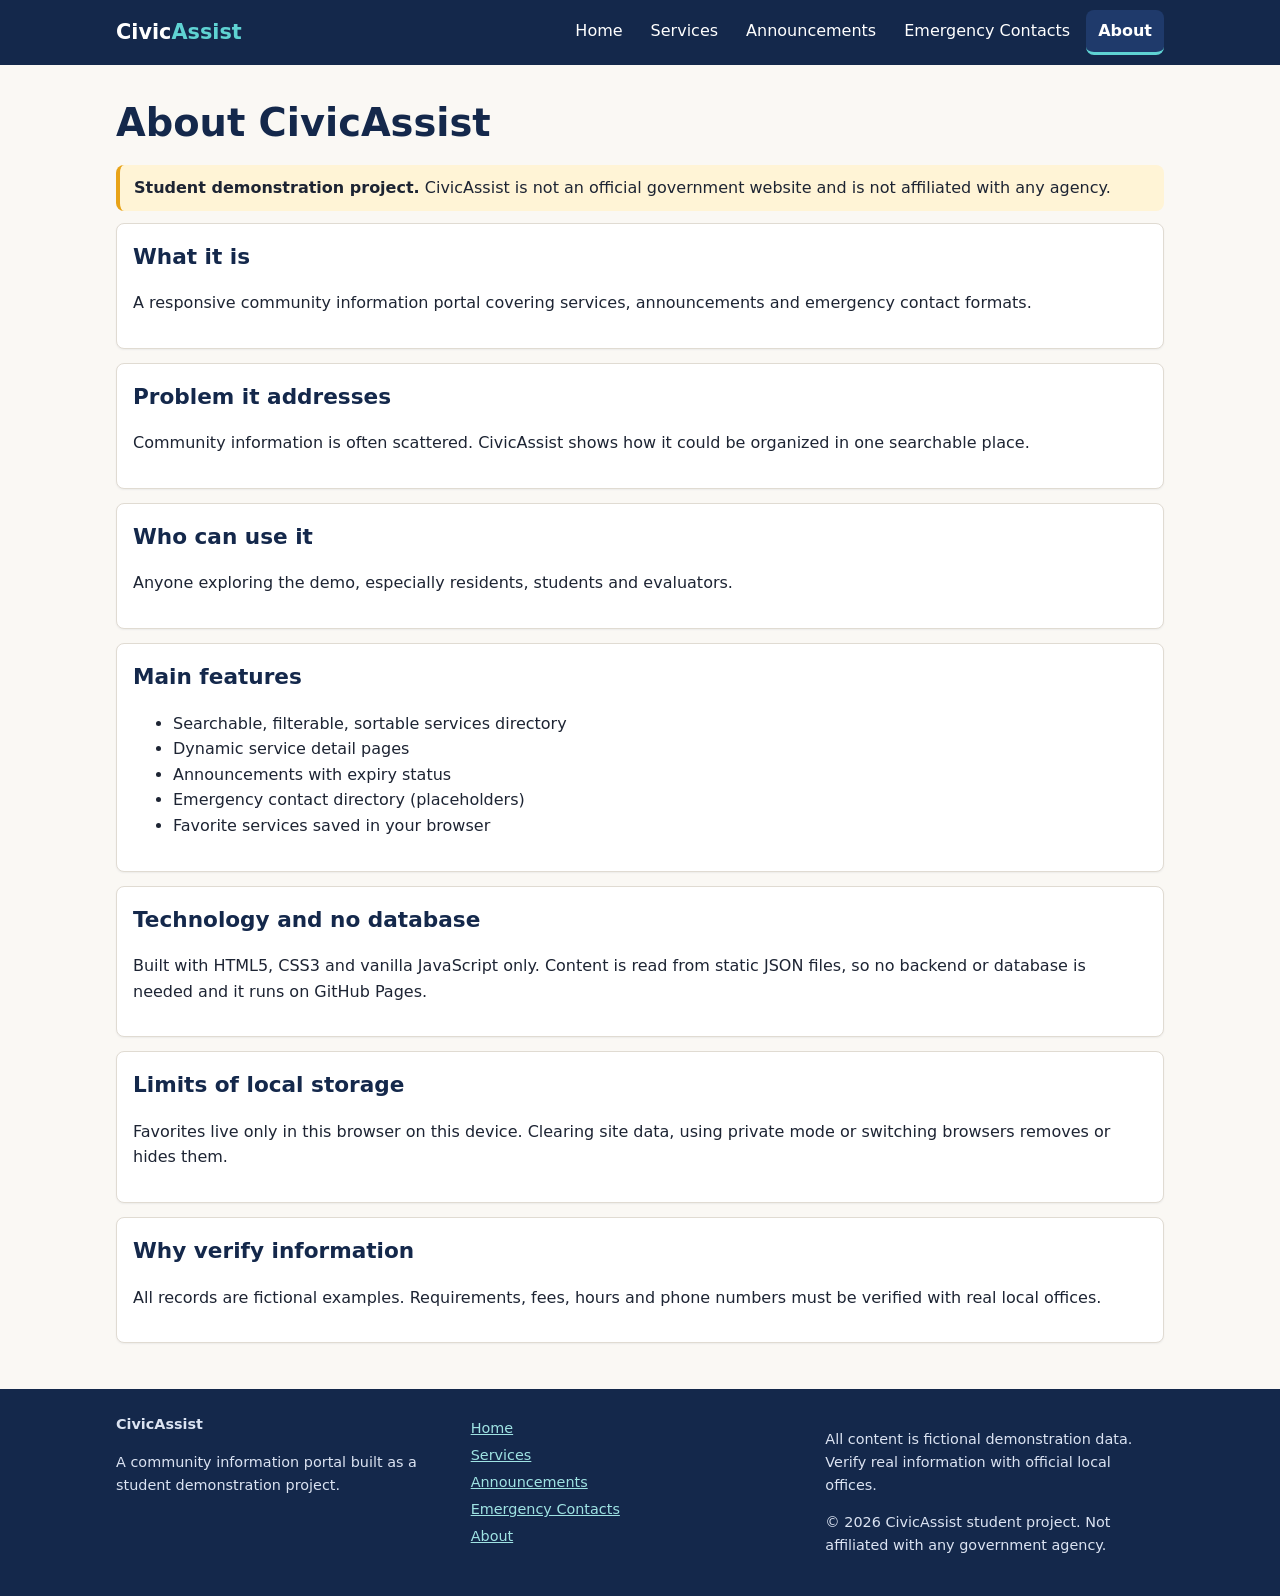
==== about.html @ 58a9958f "Upload CivicAssist project files" ====
<!DOCTYPE html><html lang="en"><head><meta charset="utf-8"><meta name="viewport" content="width=device-width,initial-scale=1"><title>About | CivicAssist</title><meta name="description" content="CivicAssist is a student demonstration community information portal."><link rel="icon" href="assets/images/placeholder.svg" type="image/svg+xml"><link rel="stylesheet" href="assets/css/style.css"></head><body data-page="about"><a class="skip" href="#main">Skip to content</a><header class="site" id="site-header"></header><main id="main" class="wrap"><h1>About CivicAssist</h1><p class="notice"><strong>Student demonstration project.</strong> CivicAssist is not an official government website and is not affiliated with any agency.</p><section class="panel"><h2>What it is</h2><p>A responsive community information portal covering services, announcements and emergency contact formats.</p></section><section class="panel"><h2>Problem it addresses</h2><p>Community information is often scattered. CivicAssist shows how it could be organized in one searchable place.</p></section><section class="panel"><h2>Who can use it</h2><p>Anyone exploring the demo, especially residents, students and evaluators.</p></section><section class="panel"><h2>Main features</h2><ul><li>Searchable, filterable, sortable services directory</li><li>Dynamic service detail pages</li><li>Announcements with expiry status</li><li>Emergency contact directory (placeholders)</li><li>Favorite services saved in your browser</li></ul></section><section class="panel"><h2>Technology and no database</h2><p>Built with HTML5, CSS3 and vanilla JavaScript only. Content is read from static JSON files, so no backend or database is needed and it runs on GitHub Pages.</p></section><section class="panel"><h2>Limits of local storage</h2><p>Favorites live only in this browser on this device. Clearing site data, using private mode or switching browsers removes or hides them.</p></section><section class="panel"><h2>Why verify information</h2><p>All records are fictional examples. Requirements, fees, hours and phone numbers must be verified with real local offices.</p></section><noscript><p class="state error">JavaScript is required to load this page's content.</p></noscript></main><footer class="site" id="site-footer"></footer><script src="assets/js/storage.js" defer></script><script src="assets/js/app.js" defer></script></body></html>
---- assets/css/style.css ----
:root{--navy:#14284b;--teal:#0e7a7a;--teal-d:#0a5c5c;--bg:#faf8f4;--card:#fff;--line:#e0dbd2;--text:#1d2433;--muted:#59627a;--warn:#fff4d6;--err:#fde8e8;--r:8px}
*{box-sizing:border-box}
html{-webkit-text-size-adjust:100%}
body{margin:0;font:16px/1.6 system-ui,-apple-system,"Segoe UI",Roboto,sans-serif;color:var(--text);background:var(--bg)}
.wrap{max-width:1080px;margin:0 auto;padding:0 16px}
main.wrap{padding-top:16px;padding-bottom:32px;min-height:60vh}
h1{font-size:clamp(1.6rem,6vw,2.4rem);line-height:1.2;color:var(--navy);margin:.5em 0}
h2{font-size:1.35rem;color:var(--navy);margin:1.5em 0 .6em}
h3{font-size:1.1rem;margin:0;color:var(--navy)}
a{color:var(--teal-d)}
.sr{position:absolute;width:1px;height:1px;overflow:hidden;clip:rect(0 0 0 0)}
.skip{position:absolute;left:-999px;background:#fff;padding:8px}.skip:focus{left:8px;top:8px;z-index:99}
:focus-visible{outline:3px solid #e8a317;outline-offset:2px}
header.site{background:var(--navy);color:#fff;position:sticky;top:0;z-index:20}
.bar{display:flex;align-items:center;justify-content:space-between;flex-wrap:wrap;gap:8px;padding-top:10px;padding-bottom:10px}
.brand{color:#fff;font-weight:700;font-size:1.3rem;text-decoration:none}.brand span{color:#5fd3d3}
.menu-btn{background:transparent;color:#fff;border:1px solid #6d7fa3;border-radius:var(--r);padding:8px 14px;min-height:44px;font:inherit;cursor:pointer}
nav#nav{display:none;width:100%}nav#nav.open{display:block}
.nav-list{list-style:none;margin:0;padding:0}
.nav-list a{display:block;color:#fff;text-decoration:none;padding:12px 8px;border-bottom:1px solid #2c4170}
.nav-list a:hover{background:#1f3a6b}
.nav-list a[aria-current=page]{font-weight:700;border-bottom:3px solid #5fd3d3}
@media(min-width:800px){.menu-btn{display:none}nav#nav{display:block;width:auto}.nav-list{display:flex;gap:4px}.nav-list a{border:0;border-radius:var(--r);padding:8px 12px}.nav-list a[aria-current=page]{background:#1f3a6b}}
.hero{background:var(--navy);color:#fff;padding:28px 18px;border-radius:var(--r);margin-bottom:16px}
.hero h1{color:#fff}.hero p{max-width:60ch}
.searchbar{display:flex;gap:8px;margin:16px 0}
.searchbar input{flex:1;min-width:0}
input,select{font:inherit;min-height:44px;padding:8px 12px;border:1px solid #9aa3b5;border-radius:var(--r);background:#fff;color:var(--text);width:100%}
.searchbar input{width:auto}
label{display:block;font-weight:600;font-size:.9rem;margin-bottom:4px}
.btn{display:inline-flex;align-items:center;justify-content:center;min-height:44px;padding:8px 18px;border:2px solid var(--teal);background:var(--teal);color:#fff;border-radius:var(--r);font:inherit;font-weight:600;text-decoration:none;cursor:pointer;transition:background .15s}
.btn:hover{background:var(--teal-d);border-color:var(--teal-d)}.btn:active{transform:translateY(1px)}
.btn.alt{background:#fff;color:var(--teal-d)}.btn.alt:hover{background:#e8f4f4}
.btn.sm{min-height:40px;padding:4px 12px}
.btn:disabled{opacity:.5;cursor:not-allowed}
.hero .btn.alt{border-color:#fff}
.actions{display:flex;flex-wrap:wrap;gap:8px;margin-top:12px}
.grid{display:grid;grid-template-columns:repeat(auto-fill,minmax(250px,1fr));gap:14px}
.card,.panel{background:var(--card);border:1px solid var(--line);border-radius:var(--r);padding:16px;box-shadow:0 1px 2px rgba(20,40,75,.06)}
.card{display:flex;flex-direction:column;gap:8px}.card p{margin:0}.card .actions{margin-top:auto}
.panel{margin-bottom:14px}.panel h2{margin-top:0}
.head{display:flex;gap:10px;align-items:flex-start}
.icon{flex:none;width:40px;height:40px;border-radius:50%;background:var(--teal);color:#fff;display:grid;place-items:center;font-weight:700;font-size:.85rem}
.cat{flex-direction:row;align-items:center;text-decoration:none;color:var(--navy);font-weight:600}.cat:hover{border-color:var(--teal)}
.tag{display:inline-block;font-size:.8rem;background:#e3eef0;color:var(--navy);border-radius:4px;padding:1px 8px;margin:2px 4px 2px 0}
.tag.expired{background:#fde8e8;color:#8a1c1c}.tag.active{background:#e1f3e8;color:#145c2e}
.meta{color:var(--muted);font-size:.9rem}
.notice{background:var(--warn);border-left:4px solid #e8a317;padding:10px 14px;border-radius:var(--r);margin:12px 0}
.notice.warn{background:var(--err);border-color:#c0392b}
.filters{display:grid;gap:12px;grid-template-columns:1fr;background:#fff;border:1px solid var(--line);border-radius:var(--r);padding:14px;align-items:end}
.chk{display:flex;gap:8px;align-items:center;min-height:44px}.chk input{width:22px;min-height:22px}
@media(min-width:700px){.filters{grid-template-columns:2fr 1.2fr 1fr auto auto}}
.count{color:var(--muted);margin:12px 0}
.state{text-align:center;padding:24px;border:1px dashed var(--line);border-radius:var(--r);background:#fff}
.state.error{background:var(--err);border-color:#c0392b}
details{border-top:1px solid var(--line);padding-top:8px}summary{cursor:pointer;font-weight:600;color:var(--teal-d);min-height:32px}
footer.site{background:var(--navy);color:#dbe3f2;padding:24px 0;font-size:.9rem}
footer.site a{color:#9fe3e3}footer.site .fgrid{display:grid;gap:16px;grid-template-columns:repeat(auto-fit,minmax(220px,1fr))}
footer.site ul{list-style:none;padding:0;margin:0}footer.site li{margin:4px 0}
@media(prefers-reduced-motion:reduce){*{transition:none!important;animation:none!important;scroll-behavior:auto!important}}
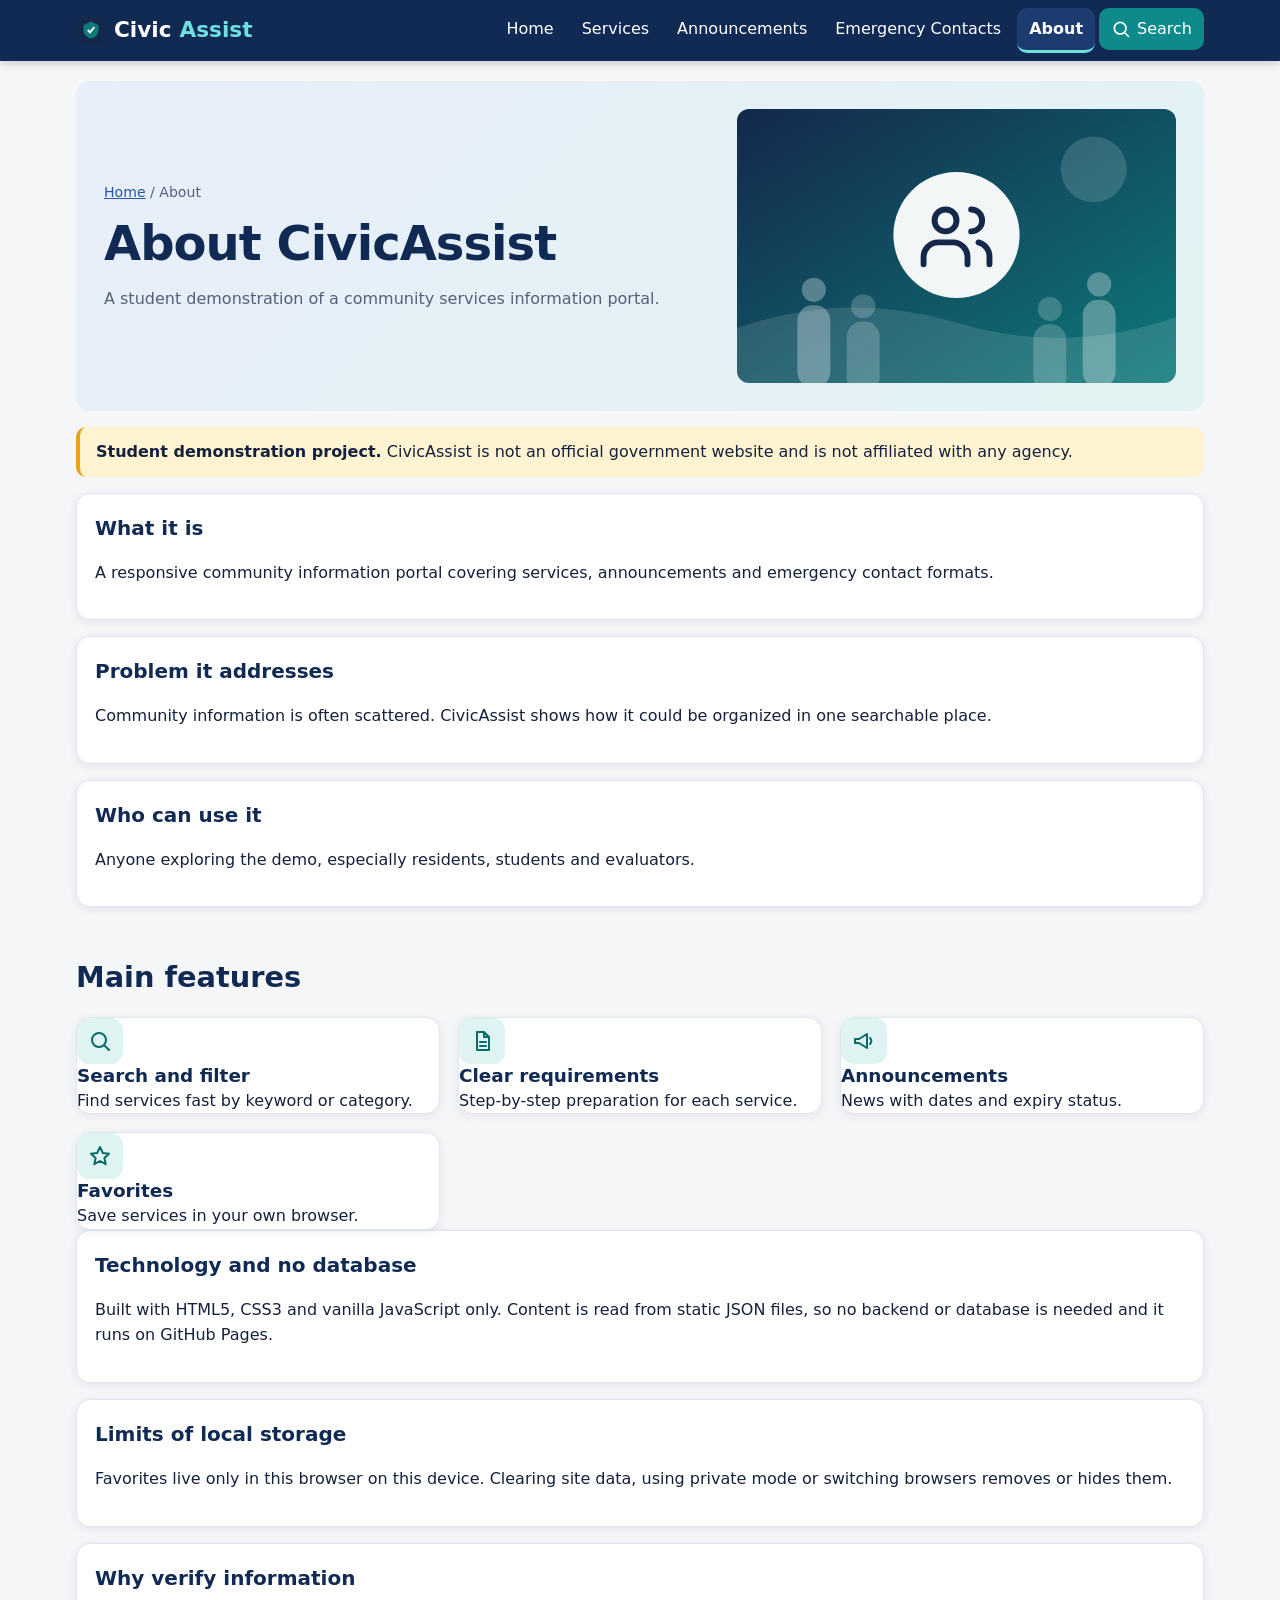
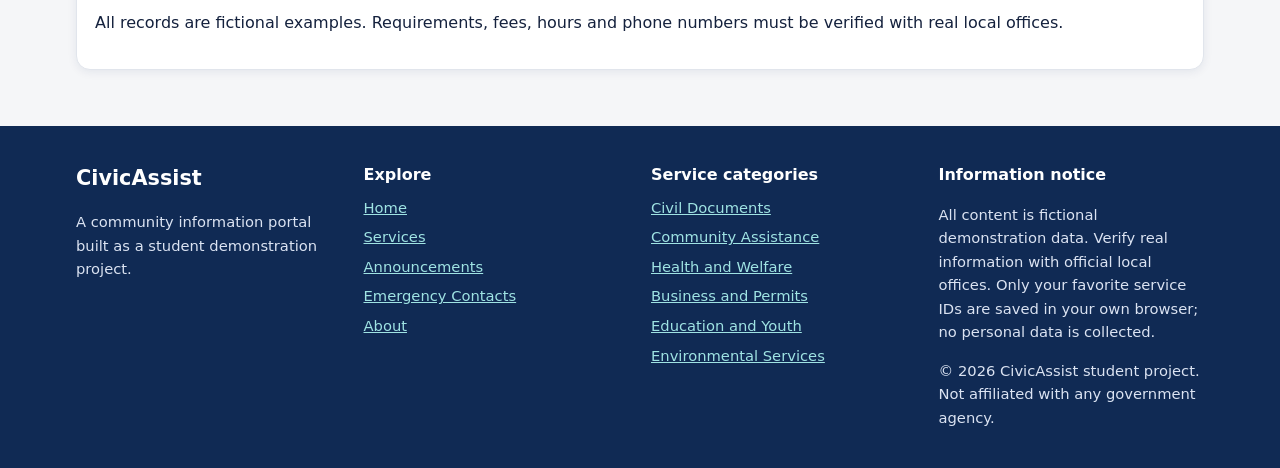
==== commit ae61dc13: "update system design" ====
--- a/about.html
+++ b/about.html
@@ -1 +1 @@
-<!DOCTYPE html><html lang="en"><head><meta charset="utf-8"><meta name="viewport" content="width=device-width,initial-scale=1"><title>About | CivicAssist</title><meta name="description" content="CivicAssist is a student demonstration community information portal."><link rel="icon" href="assets/images/placeholder.svg" type="image/svg+xml"><link rel="stylesheet" href="assets/css/style.css"></head><body data-page="about"><a class="skip" href="#main">Skip to content</a><header class="site" id="site-header"></header><main id="main" class="wrap"><h1>About CivicAssist</h1><p class="notice"><strong>Student demonstration project.</strong> CivicAssist is not an official government website and is not affiliated with any agency.</p><section class="panel"><h2>What it is</h2><p>A responsive community information portal covering services, announcements and emergency contact formats.</p></section><section class="panel"><h2>Problem it addresses</h2><p>Community information is often scattered. CivicAssist shows how it could be organized in one searchable place.</p></section><section class="panel"><h2>Who can use it</h2><p>Anyone exploring the demo, especially residents, students and evaluators.</p></section><section class="panel"><h2>Main features</h2><ul><li>Searchable, filterable, sortable services directory</li><li>Dynamic service detail pages</li><li>Announcements with expiry status</li><li>Emergency contact directory (placeholders)</li><li>Favorite services saved in your browser</li></ul></section><section class="panel"><h2>Technology and no database</h2><p>Built with HTML5, CSS3 and vanilla JavaScript only. Content is read from static JSON files, so no backend or database is needed and it runs on GitHub Pages.</p></section><section class="panel"><h2>Limits of local storage</h2><p>Favorites live only in this browser on this device. Clearing site data, using private mode or switching browsers removes or hides them.</p></section><section class="panel"><h2>Why verify information</h2><p>All records are fictional examples. Requirements, fees, hours and phone numbers must be verified with real local offices.</p></section><noscript><p class="state error">JavaScript is required to load this page's content.</p></noscript></main><footer class="site" id="site-footer"></footer><script src="assets/js/storage.js" defer></script><script src="assets/js/app.js" defer></script></body></html>+<!DOCTYPE html><html lang="en"><head><meta charset="utf-8"><meta name="viewport" content="width=device-width,initial-scale=1"><title>About | CivicAssist</title><meta name="description" content="CivicAssist is a student demonstration community information portal."><link rel="icon" href="assets/images/placeholder.svg" type="image/svg+xml"><link rel="stylesheet" href="assets/css/style.css"></head><body data-page="about"><a class="skip" href="#main">Skip to content</a><header class="site" id="site-header"></header><main id="main" class="wrap"><section class="pagehead"><div><nav class="crumbs" aria-label="Breadcrumb"><a href="index.html">Home</a> / <span>About</span></nav><h1>About CivicAssist</h1><p>A student demonstration of a community services information portal.</p></div><img src="assets/images/community.svg" alt="" width="800" height="500"></section><p class="notice"><strong>Student demonstration project.</strong> CivicAssist is not an official government website and is not affiliated with any agency.</p><section class="panel"><h2>What it is</h2><p>A responsive community information portal covering services, announcements and emergency contact formats.</p></section><section class="panel"><h2>Problem it addresses</h2><p>Community information is often scattered. CivicAssist shows how it could be organized in one searchable place.</p></section><section class="panel"><h2>Who can use it</h2><p>Anyone exploring the demo, especially residents, students and evaluators.</p></section><h2>Main features</h2><div class="grid"><article class="card body"><span class="icon" data-ico="search"></span><h3>Search and filter</h3><p>Find services fast by keyword or category.</p></article><article class="card body"><span class="icon" data-ico="doc"></span><h3>Clear requirements</h3><p>Step-by-step preparation for each service.</p></article><article class="card body"><span class="icon" data-ico="megaphone"></span><h3>Announcements</h3><p>News with dates and expiry status.</p></article><article class="card body"><span class="icon" data-ico="star"></span><h3>Favorites</h3><p>Save services in your own browser.</p></article></div><section class="panel"><h2>Technology and no database</h2><p>Built with HTML5, CSS3 and vanilla JavaScript only. Content is read from static JSON files, so no backend or database is needed and it runs on GitHub Pages.</p></section><section class="panel"><h2>Limits of local storage</h2><p>Favorites live only in this browser on this device. Clearing site data, using private mode or switching browsers removes or hides them.</p></section><section class="panel"><h2>Why verify information</h2><p>All records are fictional examples. Requirements, fees, hours and phone numbers must be verified with real local offices.</p></section><noscript><p class="state error">JavaScript is required to load this page's content.</p></noscript></main><footer class="site" id="site-footer"></footer><script src="assets/js/storage.js" defer></script><script src="assets/js/app.js" defer></script></body></html>
--- a/assets/css/style.css
+++ b/assets/css/style.css
@@ -1,60 +1,101 @@
-:root{--navy:#14284b;--teal:#0e7a7a;--teal-d:#0a5c5c;--bg:#faf8f4;--card:#fff;--line:#e0dbd2;--text:#1d2433;--muted:#59627a;--warn:#fff4d6;--err:#fde8e8;--r:8px}
+:root{--navy:#102a54;--royal:#2457a6;--teal:#0e8a8a;--teal-d:#0a6a6a;--bg:#f5f6f8;--card:#fff;--line:#e1e5ec;--text:#14213d;--muted:#55607a;--ok:#1f7a4d;--warn:#fff3d1;--amber:#e8a317;--red:#b3261e;--err:#fde8e8;--r:14px;--sh:0 2px 10px rgba(16,42,84,.08)}
 *{box-sizing:border-box}
 html{-webkit-text-size-adjust:100%}
-body{margin:0;font:16px/1.6 system-ui,-apple-system,"Segoe UI",Roboto,sans-serif;color:var(--text);background:var(--bg)}
-.wrap{max-width:1080px;margin:0 auto;padding:0 16px}
-main.wrap{padding-top:16px;padding-bottom:32px;min-height:60vh}
-h1{font-size:clamp(1.6rem,6vw,2.4rem);line-height:1.2;color:var(--navy);margin:.5em 0}
-h2{font-size:1.35rem;color:var(--navy);margin:1.5em 0 .6em}
-h3{font-size:1.1rem;margin:0;color:var(--navy)}
-a{color:var(--teal-d)}
+body{margin:0;font:16px/1.6 "Segoe UI",system-ui,-apple-system,Roboto,sans-serif;color:var(--text);background:var(--bg)}
+img,svg{max-width:100%}
+.wrap{max-width:1160px;margin:0 auto;padding:0 16px}
+main.wrap{padding-top:20px;padding-bottom:40px;min-height:60vh}
+section{margin-bottom:8px}
+h1{font-size:clamp(1.9rem,6.5vw,3rem);line-height:1.12;color:var(--navy);margin:.3em 0;letter-spacing:-.02em}
+h2{font-size:clamp(1.3rem,4vw,1.8rem);color:var(--navy);margin:1.6em 0 .6em;display:flex;align-items:center;gap:8px}
+h3{font-size:1.15rem;margin:0;color:var(--navy);line-height:1.3}
+a{color:var(--royal)}
+.ico{width:1.25em;height:1.25em;flex:none;vertical-align:-.2em}
 .sr{position:absolute;width:1px;height:1px;overflow:hidden;clip:rect(0 0 0 0)}
 .skip{position:absolute;left:-999px;background:#fff;padding:8px}.skip:focus{left:8px;top:8px;z-index:99}
-:focus-visible{outline:3px solid #e8a317;outline-offset:2px}
-header.site{background:var(--navy);color:#fff;position:sticky;top:0;z-index:20}
-.bar{display:flex;align-items:center;justify-content:space-between;flex-wrap:wrap;gap:8px;padding-top:10px;padding-bottom:10px}
-.brand{color:#fff;font-weight:700;font-size:1.3rem;text-decoration:none}.brand span{color:#5fd3d3}
-.menu-btn{background:transparent;color:#fff;border:1px solid #6d7fa3;border-radius:var(--r);padding:8px 14px;min-height:44px;font:inherit;cursor:pointer}
-nav#nav{display:none;width:100%}nav#nav.open{display:block}
+:focus-visible{outline:3px solid var(--amber);outline-offset:2px}
+header.site{background:var(--navy);color:#fff;position:sticky;top:0;z-index:20;box-shadow:0 2px 8px rgba(0,0,0,.2)}
+.bar{display:flex;align-items:center;justify-content:space-between;flex-wrap:wrap;gap:8px;padding-top:8px;padding-bottom:8px}
+.brand{color:#fff;font-weight:800;font-size:1.35rem;text-decoration:none;display:flex;align-items:center;gap:8px}
+.brand:before{content:"";width:30px;height:30px;border-radius:9px;background:var(--teal) url("../images/placeholder.svg") center/cover}
+.brand span{color:#6fe0e0}
+.menu-btn{background:transparent;color:#fff;border:1px solid #6d7fa3;border-radius:10px;padding:8px 16px;min-height:44px;font:inherit;cursor:pointer}
+nav#nav{display:none;width:100%}nav#nav.open{display:block;animation:drop .2s}
+@keyframes drop{from{opacity:0;transform:translateY(-6px)}}
 .nav-list{list-style:none;margin:0;padding:0}
-.nav-list a{display:block;color:#fff;text-decoration:none;padding:12px 8px;border-bottom:1px solid #2c4170}
-.nav-list a:hover{background:#1f3a6b}
-.nav-list a[aria-current=page]{font-weight:700;border-bottom:3px solid #5fd3d3}
-@media(min-width:800px){.menu-btn{display:none}nav#nav{display:block;width:auto}.nav-list{display:flex;gap:4px}.nav-list a{border:0;border-radius:var(--r);padding:8px 12px}.nav-list a[aria-current=page]{background:#1f3a6b}}
-.hero{background:var(--navy);color:#fff;padding:28px 18px;border-radius:var(--r);margin-bottom:16px}
-.hero h1{color:#fff}.hero p{max-width:60ch}
-.searchbar{display:flex;gap:8px;margin:16px 0}
-.searchbar input{flex:1;min-width:0}
-input,select{font:inherit;min-height:44px;padding:8px 12px;border:1px solid #9aa3b5;border-radius:var(--r);background:#fff;color:var(--text);width:100%}
-.searchbar input{width:auto}
+.nav-list a{display:flex;align-items:center;gap:6px;color:#fff;text-decoration:none;padding:12px 8px;border-bottom:1px solid #2c4170;transition:background .15s}
+.nav-list a:hover{background:#1c3c70}
+.nav-list a[aria-current=page]{font-weight:700;border-bottom:3px solid #6fe0e0}
+@media(min-width:900px){.menu-btn{display:none}nav#nav{display:block;width:auto}.nav-list{display:flex;gap:4px}.nav-list a{border:0;border-radius:10px;padding:8px 12px}.nav-list a[aria-current=page]{background:#1c3c70}.navsearch{background:var(--teal)}}
+.hero{background:linear-gradient(135deg,var(--navy),#183a73);color:#fff;padding:28px 0 36px}
+.herogrid{display:grid;gap:24px;align-items:center}
+.hero h1{color:#fff}.hero p{max-width:56ch;color:#dbe6f7}
+.heroimg{position:relative}.heroimg img{display:block;width:100%;height:auto;aspect-ratio:16/10;object-fit:cover;border-radius:var(--r);box-shadow:0 10px 30px rgba(0,0,0,.35)}
+.badge{position:absolute;left:12px;bottom:12px;background:rgba(16,42,84,.85);color:#fff;font-size:.8rem;padding:4px 12px;border-radius:99px}
+@media(min-width:860px){.herogrid{grid-template-columns:1.1fr 1fr}.hero{padding:48px 0 56px}}
+.searchbar{display:flex;gap:8px;margin:18px 0}
+.searchbar input{flex:1;min-width:0;width:auto}
+input,select{font:inherit;min-height:46px;padding:8px 14px;border:1px solid #a4adbf;border-radius:10px;background:#fff;color:var(--text);width:100%}
+input:focus,select:focus{border-color:var(--royal)}
 label{display:block;font-weight:600;font-size:.9rem;margin-bottom:4px}
-.btn{display:inline-flex;align-items:center;justify-content:center;min-height:44px;padding:8px 18px;border:2px solid var(--teal);background:var(--teal);color:#fff;border-radius:var(--r);font:inherit;font-weight:600;text-decoration:none;cursor:pointer;transition:background .15s}
-.btn:hover{background:var(--teal-d);border-color:var(--teal-d)}.btn:active{transform:translateY(1px)}
-.btn.alt{background:#fff;color:var(--teal-d)}.btn.alt:hover{background:#e8f4f4}
-.btn.sm{min-height:40px;padding:4px 12px}
+.btn{display:inline-flex;align-items:center;justify-content:center;gap:8px;min-height:46px;padding:8px 20px;border:2px solid var(--royal);background:var(--royal);color:#fff;border-radius:99px;font:inherit;font-weight:600;text-decoration:none;cursor:pointer;transition:background .15s,transform .1s,box-shadow .15s}
+.btn:hover{background:var(--navy);border-color:var(--navy);box-shadow:var(--sh)}.btn:active{transform:translateY(1px)}
+.btn.alt{background:#fff;color:var(--royal)}.btn.alt:hover{background:#eaf0fa;color:var(--navy)}
+.btn.accent{background:var(--teal);border-color:var(--teal)}.btn.accent:hover{background:var(--teal-d);border-color:var(--teal-d)}
+.btn.ghost{background:transparent;border-color:#fff}.btn.ghost:hover{background:rgba(255,255,255,.15)}
+.btn.sm{min-height:42px;padding:4px 16px}
+.btn.call{width:100%;min-height:54px;background:var(--red);border-color:var(--red);font-size:1.1rem}
 .btn:disabled{opacity:.5;cursor:not-allowed}
-.hero .btn.alt{border-color:#fff}
-.actions{display:flex;flex-wrap:wrap;gap:8px;margin-top:12px}
-.grid{display:grid;grid-template-columns:repeat(auto-fill,minmax(250px,1fr));gap:14px}
-.card,.panel{background:var(--card);border:1px solid var(--line);border-radius:var(--r);padding:16px;box-shadow:0 1px 2px rgba(20,40,75,.06)}
-.card{display:flex;flex-direction:column;gap:8px}.card p{margin:0}.card .actions{margin-top:auto}
-.panel{margin-bottom:14px}.panel h2{margin-top:0}
-.head{display:flex;gap:10px;align-items:flex-start}
-.icon{flex:none;width:40px;height:40px;border-radius:50%;background:var(--teal);color:#fff;display:grid;place-items:center;font-weight:700;font-size:.85rem}
-.cat{flex-direction:row;align-items:center;text-decoration:none;color:var(--navy);font-weight:600}.cat:hover{border-color:var(--teal)}
-.tag{display:inline-block;font-size:.8rem;background:#e3eef0;color:var(--navy);border-radius:4px;padding:1px 8px;margin:2px 4px 2px 0}
+.actions{display:flex;flex-wrap:wrap;gap:8px;margin-top:14px}
+.grid{display:grid;grid-template-columns:1fr;gap:18px}
+@media(min-width:640px){.grid{grid-template-columns:repeat(2,1fr)}}
+@media(min-width:1000px){.grid{grid-template-columns:repeat(3,1fr)}}
+.card,.panel{background:var(--card);border:1px solid var(--line);border-radius:var(--r);box-shadow:var(--sh)}
+.panel{padding:18px;margin-bottom:16px}.panel h2{margin-top:0;font-size:1.25rem}
+.card{display:flex;flex-direction:column;overflow:hidden;transition:transform .2s,box-shadow .2s}
+.card:hover{transform:translateY(-3px);box-shadow:0 8px 22px rgba(16,42,84,.14)}
+.card .body{display:flex;flex-direction:column;gap:8px;padding:16px;flex:1}
+.card p{margin:0}.card .actions{margin-top:auto;padding-top:6px}
+.thumb,.dimg{overflow:hidden;background:var(--navy)}
+.thumb img,.dimg img{display:block;width:100%;height:auto;aspect-ratio:16/10;object-fit:cover;transition:transform .4s}
+.card:hover .thumb img{transform:scale(1.05)}
+.icon{flex:none;width:46px;height:46px;border-radius:12px;background:#e0f3f3;color:var(--teal-d);display:grid;place-items:center}
+.icon .ico{width:24px;height:24px}
+.cat{padding:18px;gap:8px;text-decoration:none;color:var(--text)}.cat p{color:var(--muted)}
+.cat .more{margin-top:auto;color:var(--royal);font-weight:600;display:flex;gap:6px;align-items:center}
+.cat:hover{border-color:var(--teal)}
+.tag{align-self:flex-start;font-size:.78rem;font-weight:600;background:#e4ecfa;color:var(--navy);border-radius:99px;padding:2px 12px}
 .tag.expired{background:#fde8e8;color:#8a1c1c}.tag.active{background:#e1f3e8;color:#145c2e}
-.meta{color:var(--muted);font-size:.9rem}
-.notice{background:var(--warn);border-left:4px solid #e8a317;padding:10px 14px;border-radius:var(--r);margin:12px 0}
-.notice.warn{background:var(--err);border-color:#c0392b}
-.filters{display:grid;gap:12px;grid-template-columns:1fr;background:#fff;border:1px solid var(--line);border-radius:var(--r);padding:14px;align-items:end}
-.chk{display:flex;gap:8px;align-items:center;min-height:44px}.chk input{width:22px;min-height:22px}
-@media(min-width:700px){.filters{grid-template-columns:2fr 1.2fr 1fr auto auto}}
-.count{color:var(--muted);margin:12px 0}
-.state{text-align:center;padding:24px;border:1px dashed var(--line);border-radius:var(--r);background:#fff}
-.state.error{background:var(--err);border-color:#c0392b}
-details{border-top:1px solid var(--line);padding-top:8px}summary{cursor:pointer;font-weight:600;color:var(--teal-d);min-height:32px}
-footer.site{background:var(--navy);color:#dbe3f2;padding:24px 0;font-size:.9rem}
-footer.site a{color:#9fe3e3}footer.site .fgrid{display:grid;gap:16px;grid-template-columns:repeat(auto-fit,minmax(220px,1fr))}
-footer.site ul{list-style:none;padding:0;margin:0}footer.site li{margin:4px 0}
-@media(prefers-reduced-motion:reduce){*{transition:none!important;animation:none!important;scroll-behavior:auto!important}}
+.chip{display:inline-flex;align-items:center;gap:6px;font-size:.88rem;color:var(--muted)}
+.meta{color:var(--muted);font-size:.9rem;display:flex;flex-wrap:wrap;gap:8px;align-items:center}
+.notice{background:var(--warn);border-left:4px solid var(--amber);padding:12px 16px;border-radius:10px;margin:16px 0}
+.notice.warn{background:var(--err);border-color:var(--red)}
+.pagehead{display:grid;gap:18px;align-items:center;background:linear-gradient(135deg,#e8eefa,#e2f3f3);border-radius:var(--r);padding:20px;margin-bottom:10px}
+.pagehead img{display:block;width:100%;height:auto;aspect-ratio:16/10;object-fit:cover;border-radius:12px}
+.pagehead p{margin:0;color:var(--muted)}
+.crumbs{font-size:.88rem;color:var(--muted)}
+@media(min-width:760px){.pagehead{grid-template-columns:1.4fr 1fr;padding:28px}}
+.filters{display:grid;gap:12px;grid-template-columns:1fr;background:#fff;border:1px solid var(--line);border-radius:var(--r);padding:16px;align-items:end;box-shadow:var(--sh)}
+.chk{display:flex;gap:8px;align-items:center;min-height:46px}.chk input{width:22px;min-height:22px}
+@media(min-width:760px){.filters{grid-template-columns:2fr 1.2fr 1fr auto auto}}
+.count{color:var(--muted);margin:14px 0;font-weight:600}
+.state{text-align:center;padding:32px 20px;border:2px dashed #c3cbd9;border-radius:var(--r);background:#fff;color:var(--muted)}
+.state.error{background:var(--err);border-color:var(--red);color:var(--text)}
+.banner{background:linear-gradient(rgba(16,42,84,.88),rgba(16,42,84,.88)),url("../images/community.svg") center/cover;color:#fff;border-radius:var(--r);padding:32px 22px;margin:36px 0 16px}
+.banner h2{color:#fff;margin-top:0}.banner p{max-width:52ch}
+.feature{margin-bottom:18px}
+@media(min-width:760px){.feature{flex-direction:row}.feature .thumb{flex:1.1}.feature .thumb img{height:100%;aspect-ratio:auto}.feature .body{flex:1;justify-content:center;padding:28px}}
+.dhero{display:grid;gap:18px;align-items:center;margin-bottom:8px}.dhero>div:last-child{display:flex;flex-direction:column;gap:10px;align-items:flex-start}.dhero p{margin:0;color:var(--muted)}
+.dimg{border-radius:var(--r)}
+@media(min-width:760px){.dhero{grid-template-columns:1fr 1fr}}
+.detail-grid{display:grid;gap:16px}
+@media(min-width:900px){.detail-grid{grid-template-columns:2fr 1fr;align-items:start}.side{position:sticky;top:84px}}
+.info{display:flex;gap:12px;padding:10px 0;border-top:1px solid var(--line)}.info p{margin:0;color:var(--muted)}.info .ico{color:var(--teal);margin-top:3px}
+.ticks{list-style:none;padding:0;margin:0}.ticks li{padding-left:26px;position:relative;margin:6px 0}.ticks li:before{content:"✓";position:absolute;left:0;color:var(--ok);font-weight:700}
+.ccard{border-top:5px solid var(--red)}
+details{border-top:1px solid var(--line);padding-top:8px}summary{cursor:pointer;font-weight:600;color:var(--royal);min-height:32px}
+footer.site{background:var(--navy);color:#dbe3f2;padding:36px 0 24px;font-size:.92rem}
+footer.site a{color:#9fe3e3}footer.site h2{color:#fff;font-size:1rem;margin:0 0 8px}
+.fgrid{display:grid;gap:22px;grid-template-columns:repeat(auto-fit,minmax(210px,1fr))}
+.fbrand{color:#fff;font-size:1.3rem}footer.site ul{list-style:none;padding:0;margin:0}footer.site li{margin:6px 0}
+@media(prefers-reduced-motion:reduce){*{transition:none!important;animation:none!important;scroll-behavior:auto!important}.card:hover{transform:none}}
